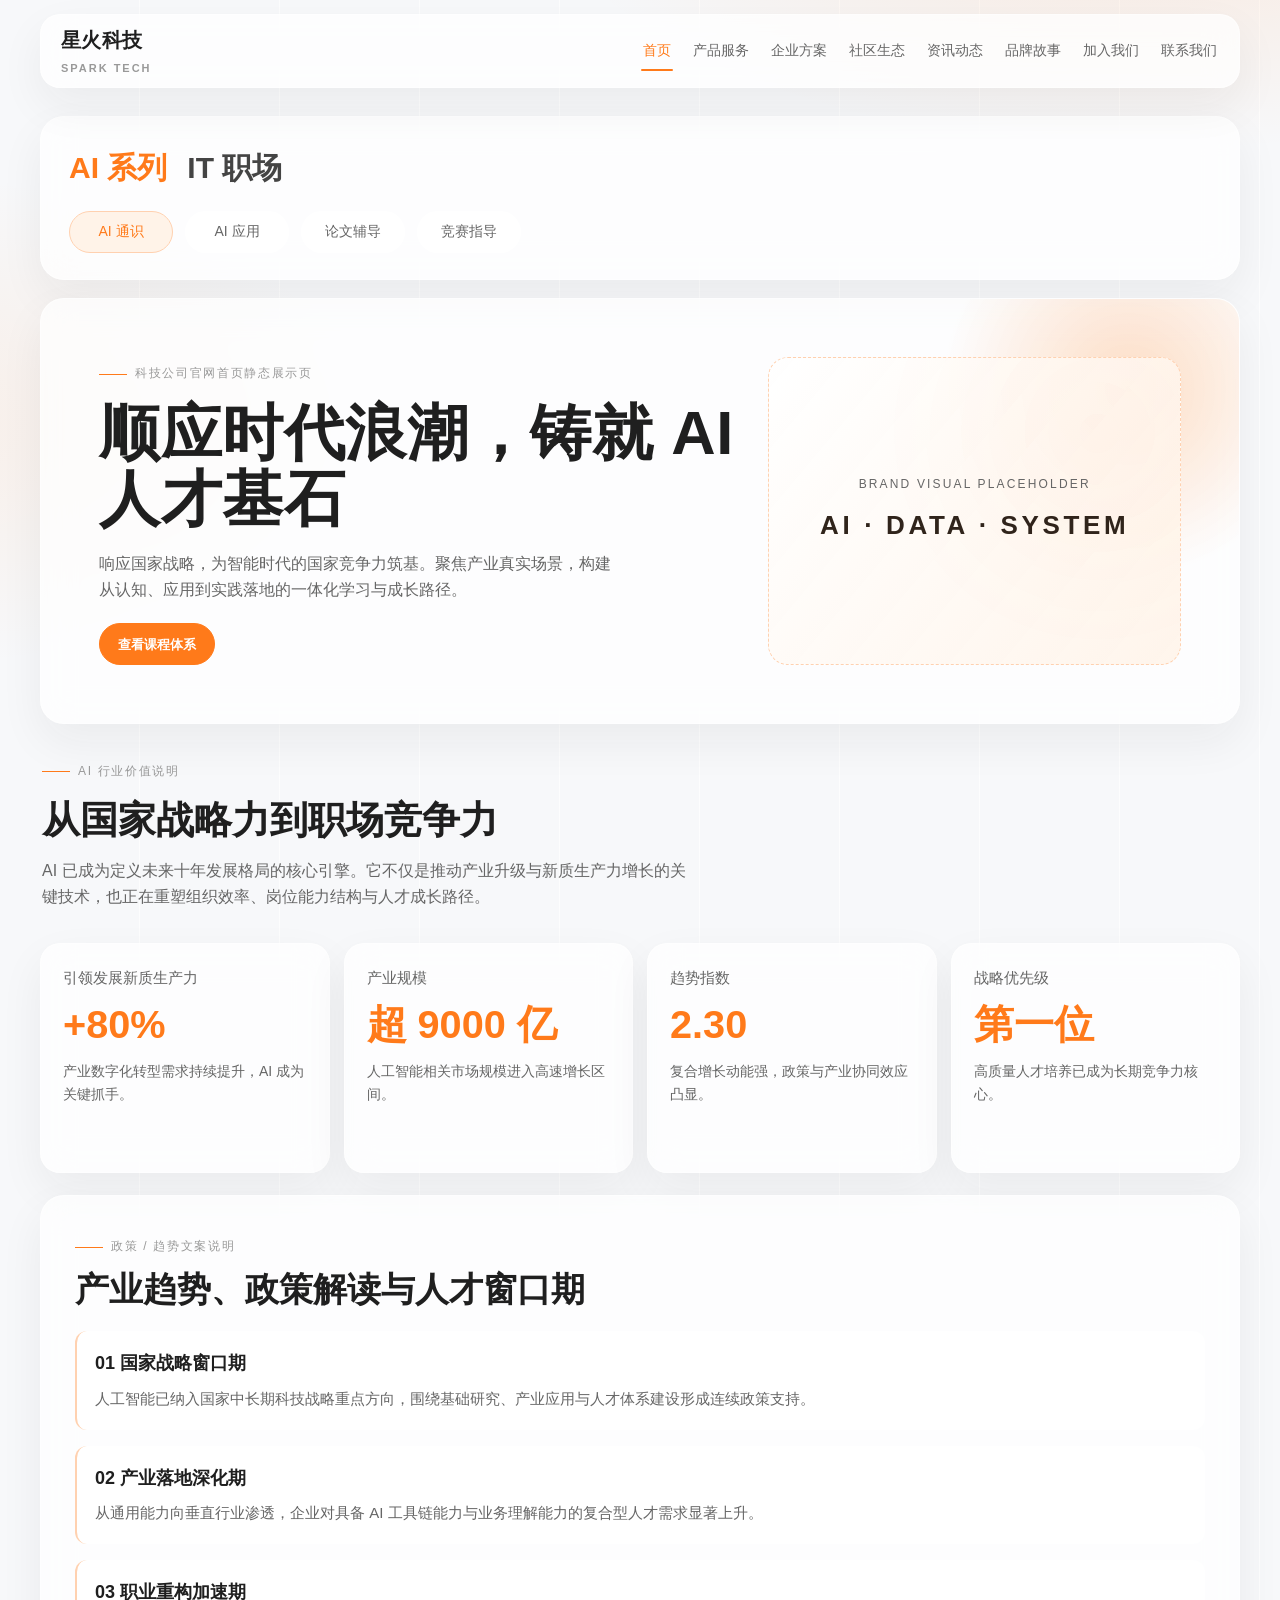
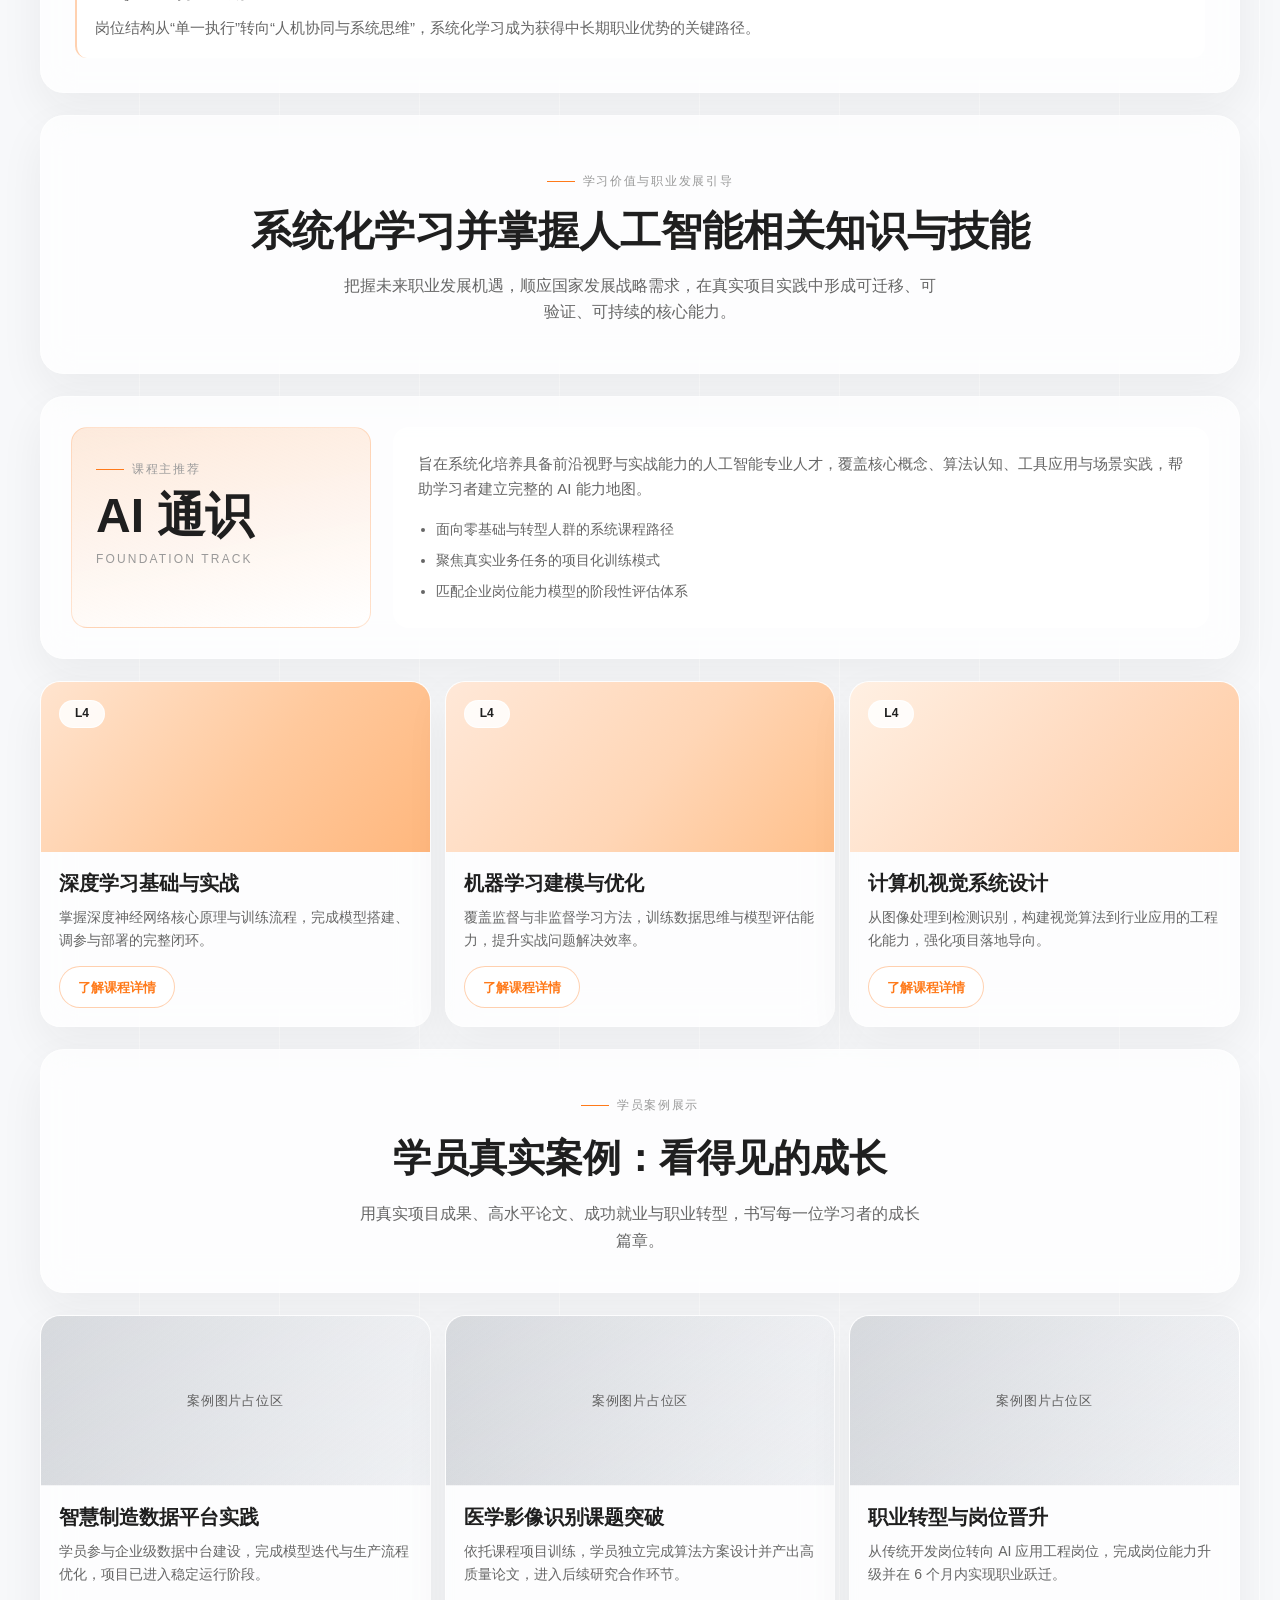
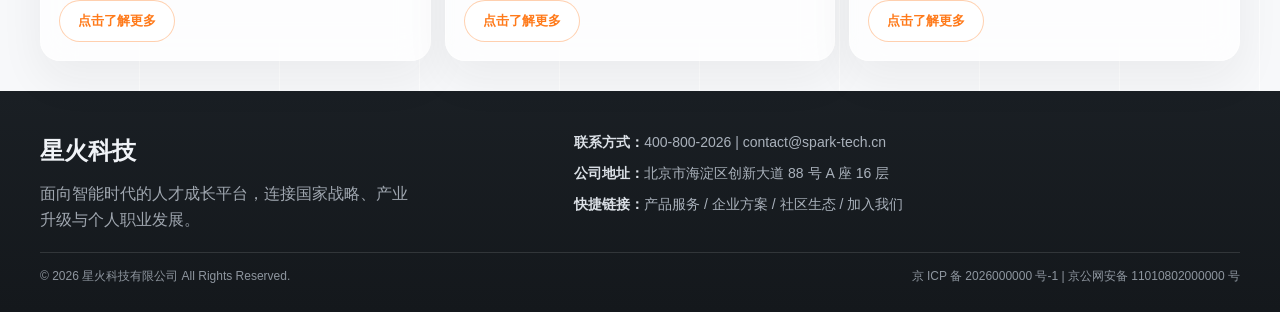
==== index.html @ 968368e8 "feat: add static tech homepage" ====
<!doctype html>
<html lang="zh-CN">
<head>
  <meta charset="UTF-8" />
  <meta name="viewport" content="width=device-width, initial-scale=1.0" />
  <title>星火科技 | 官网首页</title>
  <link rel="stylesheet" href="./css/style.css" />
</head>
<body>
  <div class="site-shell">
    <header class="header">
      <div class="container header__inner glass glass--header">
        <a href="#" class="logo" aria-label="星火科技首页">
          星火科技
          <span>SPARK TECH</span>
        </a>

        <nav class="nav" aria-label="主导航">
          <ul>
            <li><a class="active" href="#">首页</a></li>
            <li><a href="#">产品服务</a></li>
            <li><a href="#">企业方案</a></li>
            <li><a href="#">社区生态</a></li>
            <li><a href="#">资讯动态</a></li>
            <li><a href="#">品牌故事</a></li>
            <li><a href="#">加入我们</a></li>
            <li><a href="#">联系我们</a></li>
          </ul>
        </nav>
      </div>
    </header>

    <main>
      <section class="container category-panel glass" aria-label="一级分类标签">
        <div class="category-panel__head">
          <h2 class="category-panel__title category-panel__title--active">AI 系列</h2>
          <h2 class="category-panel__title">IT 职场</h2>
        </div>
        <ul class="tabs" aria-label="分类标签">
          <li><a class="tabs__item active" href="#">AI 通识</a></li>
          <li><a class="tabs__item" href="#">AI 应用</a></li>
          <li><a class="tabs__item" href="#">论文辅导</a></li>
          <li><a class="tabs__item" href="#">竞赛指导</a></li>
        </ul>
      </section>

      <section class="container hero glass" aria-label="主视觉">
        <div class="hero__glow" aria-hidden="true"></div>

        <div class="hero__content">
          <p class="section-tag">科技公司官网首页静态展示页</p>
          <h1>顺应时代浪潮，铸就 AI 人才基石</h1>
          <p class="hero__subtitle">
            响应国家战略，为智能时代的国家竞争力筑基。聚焦产业真实场景，构建从认知、应用到实践落地的一体化学习与成长路径。
          </p>
          <a href="#" class="btn btn--primary">查看课程体系</a>
        </div>

        <aside class="hero__media" aria-label="主视觉占位图">
          <div class="hero__media-card">
            <span>Brand Visual Placeholder</span>
            <strong>AI · DATA · SYSTEM</strong>
          </div>
        </aside>
      </section>

      <section class="container value" aria-label="行业价值说明">
        <p class="section-tag">AI 行业价值说明</p>
        <h2>从国家战略力到职场竞争力</h2>
        <p>
          AI 已成为定义未来十年发展格局的核心引擎。它不仅是推动产业升级与新质生产力增长的关键技术，也正在重塑组织效率、岗位能力结构与人才成长路径。
        </p>
      </section>

      <section class="container stats" aria-label="核心数据展示">
        <article class="stats-card glass">
          <p class="stats-card__title">引领发展新质生产力</p>
          <p class="stats-card__value">+80%</p>
          <p class="stats-card__desc">产业数字化转型需求持续提升，AI 成为关键抓手。</p>
        </article>

        <article class="stats-card glass">
          <p class="stats-card__title">产业规模</p>
          <p class="stats-card__value">超 9000 亿</p>
          <p class="stats-card__desc">人工智能相关市场规模进入高速增长区间。</p>
        </article>

        <article class="stats-card glass">
          <p class="stats-card__title">趋势指数</p>
          <p class="stats-card__value">2.30</p>
          <p class="stats-card__desc">复合增长动能强，政策与产业协同效应凸显。</p>
        </article>

        <article class="stats-card glass">
          <p class="stats-card__title">战略优先级</p>
          <p class="stats-card__value">第一位</p>
          <p class="stats-card__desc">高质量人才培养已成为长期竞争力核心。</p>
        </article>
      </section>

      <section class="container policy glass" aria-label="政策趋势说明">
        <div class="policy__head">
          <p class="section-tag">政策 / 趋势文案说明</p>
          <h2>产业趋势、政策解读与人才窗口期</h2>
        </div>

        <ol class="policy__list">
          <li>
            <h3>01 国家战略窗口期</h3>
            <p>人工智能已纳入国家中长期科技战略重点方向，围绕基础研究、产业应用与人才体系建设形成连续政策支持。</p>
          </li>
          <li>
            <h3>02 产业落地深化期</h3>
            <p>从通用能力向垂直行业渗透，企业对具备 AI 工具链能力与业务理解能力的复合型人才需求显著上升。</p>
          </li>
          <li>
            <h3>03 职业重构加速期</h3>
            <p>岗位结构从“单一执行”转向“人机协同与系统思维”，系统化学习成为获得中长期职业优势的关键路径。</p>
          </li>
        </ol>
      </section>

      <section class="container learning glass" aria-label="学习价值与职业引导">
        <p class="section-tag">学习价值与职业发展引导</p>
        <h2>系统化学习并掌握人工智能相关知识与技能</h2>
        <p>把握未来职业发展机遇，顺应国家发展战略需求，在真实项目实践中形成可迁移、可验证、可持续的核心能力。</p>
      </section>

      <section class="container featured-course glass" aria-label="课程主推荐">
        <div class="featured-course__label">
          <p class="section-tag">课程主推荐</p>
          <h2>AI 通识</h2>
          <p class="featured-course__meta">Foundation Track</p>
        </div>

        <div class="featured-course__content">
          <p>
            旨在系统化培养具备前沿视野与实战能力的人工智能专业人才，覆盖核心概念、算法认知、工具应用与场景实践，帮助学习者建立完整的 AI 能力地图。
          </p>
          <ul>
            <li>面向零基础与转型人群的系统课程路径</li>
            <li>聚焦真实业务任务的项目化训练模式</li>
            <li>匹配企业岗位能力模型的阶段性评估体系</li>
          </ul>
        </div>
      </section>

      <section class="container course-grid" aria-label="课程卡片展示">
        <article class="course-card glass">
          <div class="course-card__cover course-card__cover--dl">
            <span>L4</span>
          </div>
          <div class="course-card__body">
            <h3>深度学习基础与实战</h3>
            <p>掌握深度神经网络核心原理与训练流程，完成模型搭建、调参与部署的完整闭环。</p>
            <a href="#" class="btn btn--ghost">了解课程详情</a>
          </div>
        </article>

        <article class="course-card glass">
          <div class="course-card__cover course-card__cover--ml">
            <span>L4</span>
          </div>
          <div class="course-card__body">
            <h3>机器学习建模与优化</h3>
            <p>覆盖监督与非监督学习方法，训练数据思维与模型评估能力，提升实战问题解决效率。</p>
            <a href="#" class="btn btn--ghost">了解课程详情</a>
          </div>
        </article>

        <article class="course-card glass">
          <div class="course-card__cover course-card__cover--cv">
            <span>L4</span>
          </div>
          <div class="course-card__body">
            <h3>计算机视觉系统设计</h3>
            <p>从图像处理到检测识别，构建视觉算法到行业应用的工程化能力，强化项目落地导向。</p>
            <a href="#" class="btn btn--ghost">了解课程详情</a>
          </div>
        </article>
      </section>

      <section class="container case-intro glass" aria-label="学员案例展示">
        <p class="section-tag">学员案例展示</p>
        <h2>学员真实案例：看得见的成长</h2>
        <p>用真实项目成果、高水平论文、成功就业与职业转型，书写每一位学习者的成长篇章。</p>
      </section>

      <section class="container case-grid" aria-label="案例卡片列表">
        <article class="case-card glass">
          <div class="case-card__media">案例图片占位区</div>
          <div class="case-card__body">
            <h3>智慧制造数据平台实践</h3>
            <p>学员参与企业级数据中台建设，完成模型迭代与生产流程优化，项目已进入稳定运行阶段。</p>
            <a href="#" class="btn btn--ghost">点击了解更多</a>
          </div>
        </article>

        <article class="case-card glass">
          <div class="case-card__media">案例图片占位区</div>
          <div class="case-card__body">
            <h3>医学影像识别课题突破</h3>
            <p>依托课程项目训练，学员独立完成算法方案设计并产出高质量论文，进入后续研究合作环节。</p>
            <a href="#" class="btn btn--ghost">点击了解更多</a>
          </div>
        </article>

        <article class="case-card glass">
          <div class="case-card__media">案例图片占位区</div>
          <div class="case-card__body">
            <h3>职业转型与岗位晋升</h3>
            <p>从传统开发岗位转向 AI 应用工程岗位，完成岗位能力升级并在 6 个月内实现职业跃迁。</p>
            <a href="#" class="btn btn--ghost">点击了解更多</a>
          </div>
        </article>
      </section>
    </main>

    <footer class="footer" aria-label="页脚信息">
      <div class="container footer__inner">
        <div class="footer__brand">
          <h2>星火科技</h2>
          <p>面向智能时代的人才成长平台，连接国家战略、产业升级与个人职业发展。</p>
        </div>

        <div class="footer__meta">
          <p><strong>联系方式：</strong>400-800-2026 | contact@spark-tech.cn</p>
          <p><strong>公司地址：</strong>北京市海淀区创新大道 88 号 A 座 16 层</p>
          <p><strong>快捷链接：</strong>产品服务 / 企业方案 / 社区生态 / 加入我们</p>
        </div>
      </div>

      <div class="container footer__bottom">
        <p>© 2026 星火科技有限公司 All Rights Reserved.</p>
        <p>京 ICP 备 2026000000 号-1 | 京公网安备 11010802000000 号</p>
      </div>
    </footer>
  </div>
</body>
</html>
---- css/style.css ----
:root {
  --brand: #FF7A1A;
  --brand-hover: #FF8F3D;
  --brand-soft: #FFF3E8;
  --brand-stroke: #FFD1B0;

  --text-main: #1F1F1F;
  --text-sub: #666666;
  --text-weak: #999999;

  --page-bg: #F7F8FA;
  --glass-bg: rgba(255, 255, 255, 0.72);
  --glass-border: rgba(255, 255, 255, 0.45);
  --card-shadow: 0 18px 46px rgba(31, 31, 31, 0.06);

  --radius-s: 16px;
  --radius-m: 20px;
  --radius-l: 24px;

  --container: min(1200px, calc(100vw - 40px));
  --line: rgba(255, 255, 255, 0.7);
}

* {
  box-sizing: border-box;
}

html,
body {
  margin: 0;
  padding: 0;
}

body {
  color: var(--text-main);
  background:
    radial-gradient(64rem 32rem at 90% -5%, rgba(255, 122, 26, 0.16), transparent 64%),
    radial-gradient(48rem 24rem at -10% 12%, rgba(255, 163, 94, 0.12), transparent 65%),
    repeating-linear-gradient(
      to right,
      transparent 0 calc((100vw - 160px) / 8 - 1px),
      var(--line) calc((100vw - 160px) / 8 - 1px) calc((100vw - 160px) / 8)
    ),
    var(--page-bg);
  font-family: "PingFang SC", "Hiragino Sans GB", "Noto Sans SC", "Microsoft YaHei", sans-serif;
  line-height: 1.65;
}

h1,
h2,
h3,
p,
ul,
ol {
  margin: 0;
  padding: 0;
}

ul,
ol {
  list-style: none;
}

a {
  color: inherit;
  text-decoration: none;
}

.site-shell {
  padding: 14px 0 0;
}

.container {
  width: var(--container);
  margin: 0 auto;
}

.glass {
  background: var(--glass-bg);
  border: 1px solid var(--glass-border);
  border-radius: var(--radius-l);
  box-shadow: var(--card-shadow);
  backdrop-filter: blur(16px);
  -webkit-backdrop-filter: blur(16px);
}

.section-tag {
  display: inline-flex;
  align-items: center;
  gap: 8px;
  color: var(--text-weak);
  font-size: 12px;
  letter-spacing: 0.14em;
  text-transform: uppercase;
}

.section-tag::before {
  content: "";
  width: 28px;
  height: 1px;
  background: var(--brand);
}

.header {
  position: sticky;
  top: 12px;
  z-index: 20;
}

.glass--header {
  border-radius: var(--radius-m);
}

.header__inner {
  min-height: 74px;
  padding: 8px 20px;
  display: flex;
  align-items: center;
  justify-content: space-between;
  gap: 24px;
}

.logo {
  display: inline-flex;
  flex-direction: column;
  gap: 2px;
  font-weight: 700;
  font-size: 20px;
  letter-spacing: 0.02em;
  white-space: nowrap;
}

.logo span {
  font-size: 11px;
  letter-spacing: 0.18em;
  color: var(--text-weak);
  font-weight: 600;
}

.nav ul {
  display: flex;
  flex-wrap: wrap;
  align-items: center;
  justify-content: flex-end;
  gap: 8px 18px;
}

.nav a {
  position: relative;
  display: inline-block;
  font-size: 14px;
  color: var(--text-sub);
  padding: 8px 2px;
  transition: color 180ms ease;
}

.nav a::after {
  content: "";
  position: absolute;
  left: 0;
  bottom: 0;
  width: 100%;
  height: 2px;
  border-radius: 999px;
  background: var(--brand);
  transform: scaleX(0);
  transform-origin: left;
  transition: transform 180ms ease;
}

.nav a:hover,
.nav a.active {
  color: var(--brand);
}

.nav a:hover::after,
.nav a.active::after {
  transform: scaleX(1);
}

.category-panel {
  margin-top: 28px;
  padding: 26px 28px;
}

.category-panel__head {
  display: flex;
  gap: 20px;
  align-items: baseline;
  flex-wrap: wrap;
}

.category-panel__title {
  font-size: 30px;
  font-weight: 700;
  color: #444;
}

.category-panel__title--active {
  color: var(--brand);
}

.tabs {
  margin-top: 18px;
  display: flex;
  flex-wrap: wrap;
  gap: 12px;
}

.tabs__item {
  display: inline-flex;
  align-items: center;
  justify-content: center;
  min-width: 104px;
  min-height: 42px;
  padding: 0 16px;
  border-radius: 999px;
  border: 1px solid rgba(255, 255, 255, 0.85);
  background: rgba(255, 255, 255, 0.75);
  color: var(--text-sub);
  font-size: 14px;
  transition: all 180ms ease;
}

.tabs__item:hover,
.tabs__item.active {
  color: var(--brand);
  border-color: var(--brand-stroke);
  background: var(--brand-soft);
}

.hero {
  position: relative;
  margin-top: 18px;
  overflow: hidden;
  display: grid;
  grid-template-columns: minmax(0, 1.22fr) minmax(0, 0.78fr);
  gap: 24px;
  padding: 58px;
}

.hero__glow {
  position: absolute;
  right: -80px;
  top: -100px;
  width: 380px;
  height: 380px;
  border-radius: 999px;
  background: radial-gradient(circle, rgba(255, 122, 26, 0.25) 0%, rgba(255, 122, 26, 0.04) 58%, transparent 70%);
  pointer-events: none;
}

.hero__content,
.hero__media {
  position: relative;
  z-index: 1;
}

.hero h1 {
  margin-top: 16px;
  font-size: clamp(36px, 4.8vw, 64px);
  line-height: 1.08;
  letter-spacing: 0.01em;
}

.hero__subtitle {
  margin-top: 18px;
  max-width: 58ch;
  color: var(--text-sub);
  font-size: 16px;
}

.hero__media {
  display: flex;
  align-items: stretch;
}

.hero__media-card {
  width: 100%;
  min-height: 280px;
  border-radius: var(--radius-m);
  border: 1px dashed var(--brand-stroke);
  background:
    linear-gradient(130deg, rgba(255, 255, 255, 0.9), rgba(255, 243, 232, 0.85)),
    radial-gradient(circle at 80% 24%, rgba(255, 122, 26, 0.22), transparent 55%);
  display: flex;
  flex-direction: column;
  align-items: center;
  justify-content: center;
  gap: 10px;
  color: var(--text-sub);
  text-align: center;
  padding: 22px;
}

.hero__media-card span {
  font-size: 12px;
  letter-spacing: 0.18em;
  text-transform: uppercase;
}

.hero__media-card strong {
  font-size: clamp(18px, 2.5vw, 26px);
  letter-spacing: 0.14em;
  color: #30241B;
}

.value {
  margin-top: 20px;
  padding: 10px 2px;
}

.value h2 {
  margin-top: 14px;
  font-size: clamp(28px, 3vw, 40px);
  line-height: 1.25;
}

.value p:last-child {
  margin-top: 14px;
  max-width: 74ch;
  color: var(--text-sub);
  font-size: 16px;
}

.stats {
  margin-top: 22px;
  display: grid;
  grid-template-columns: repeat(4, minmax(0, 1fr));
  gap: 14px;
}

.stats-card {
  min-height: 230px;
  padding: 22px;
  border-radius: var(--radius-m);
  transition: transform 200ms ease, box-shadow 200ms ease, border-color 200ms ease;
}

.stats-card:hover {
  transform: translateY(-4px);
  border-color: rgba(255, 122, 26, 0.35);
  box-shadow: 0 24px 48px rgba(31, 31, 31, 0.1);
}

.stats-card__title {
  font-size: 15px;
  color: var(--text-sub);
}

.stats-card__value {
  margin-top: 14px;
  font-size: clamp(34px, 3.1vw, 44px);
  line-height: 1.05;
  color: var(--brand);
  font-weight: 800;
}

.stats-card__desc {
  margin-top: 14px;
  color: var(--text-sub);
  font-size: 14px;
}

.policy {
  margin-top: 22px;
  padding: 34px;
}

.policy h2 {
  margin-top: 10px;
  font-size: clamp(24px, 2.8vw, 34px);
  line-height: 1.3;
}

.policy__list {
  margin-top: 20px;
  display: grid;
  gap: 16px;
}

.policy__list li {
  padding: 18px;
  border-left: 2px solid var(--brand-stroke);
  background: rgba(255, 255, 255, 0.65);
  border-radius: 12px;
}

.policy__list h3 {
  font-size: 18px;
}

.policy__list p {
  margin-top: 8px;
  color: var(--text-sub);
  font-size: 15px;
}

.learning {
  margin-top: 22px;
  padding: 48px 34px;
  text-align: center;
}

.learning h2 {
  margin-top: 14px;
  font-size: clamp(26px, 3.2vw, 42px);
  line-height: 1.24;
}

.learning p:last-child {
  margin: 16px auto 0;
  max-width: 68ch;
  color: var(--text-sub);
}

.featured-course {
  margin-top: 22px;
  padding: 30px;
  display: grid;
  grid-template-columns: minmax(0, 300px) minmax(0, 1fr);
  gap: 22px;
  align-items: stretch;
}

.featured-course__label {
  padding: 24px;
  border-radius: var(--radius-s);
  background: linear-gradient(170deg, rgba(255, 122, 26, 0.15), rgba(255, 255, 255, 0.86));
  border: 1px solid rgba(255, 122, 26, 0.2);
}

.featured-course__label h2 {
  margin-top: 12px;
  font-size: clamp(34px, 4vw, 48px);
  line-height: 1;
}

.featured-course__meta {
  margin-top: 10px;
  letter-spacing: 0.18em;
  color: var(--text-weak);
  font-size: 12px;
  text-transform: uppercase;
}

.featured-course__content {
  padding: 24px;
  border-radius: var(--radius-s);
  border: 1px solid rgba(255, 255, 255, 0.72);
  background: rgba(255, 255, 255, 0.65);
}

.featured-course__content p {
  color: var(--text-sub);
  font-size: 15px;
}

.featured-course__content ul {
  margin-top: 16px;
  list-style: disc;
  padding-left: 18px;
}

.featured-course__content li {
  color: var(--text-sub);
  margin-top: 8px;
  font-size: 14px;
}

.course-grid {
  margin-top: 22px;
  display: grid;
  grid-template-columns: repeat(3, minmax(0, 1fr));
  gap: 14px;
}

.course-card,
.case-card {
  border-radius: var(--radius-m);
  overflow: hidden;
  transition: transform 200ms ease, box-shadow 200ms ease;
}

.course-card:hover,
.case-card:hover {
  transform: translateY(-4px);
  box-shadow: 0 24px 48px rgba(31, 31, 31, 0.1);
}

.course-card__cover {
  min-height: 170px;
  padding: 18px;
  display: flex;
  align-items: flex-start;
}

.course-card__cover span {
  display: inline-flex;
  min-width: 46px;
  min-height: 28px;
  border-radius: 999px;
  align-items: center;
  justify-content: center;
  background: rgba(255, 255, 255, 0.86);
  border: 1px solid rgba(255, 255, 255, 0.9);
  font-size: 12px;
  font-weight: 700;
}

.course-card__cover--dl {
  background: linear-gradient(130deg, #FFE4CF, #FFC99D 55%, #FFB77D);
}

.course-card__cover--ml {
  background: linear-gradient(130deg, #FFE8D8, #FFD6B6 55%, #FFC08B);
}

.course-card__cover--cv {
  background: linear-gradient(130deg, #FFF0E3, #FFDABF 55%, #FFCAA0);
}

.course-card__body,
.case-card__body {
  padding: 18px;
  display: grid;
  gap: 10px;
}

.course-card__body h3,
.case-card__body h3 {
  font-size: 20px;
  line-height: 1.3;
}

.course-card__body p,
.case-card__body p {
  color: var(--text-sub);
  font-size: 14px;
}

.btn {
  display: inline-flex;
  align-items: center;
  justify-content: center;
  min-height: 42px;
  padding: 0 18px;
  border-radius: 999px;
  border: 1px solid transparent;
  font-size: 13px;
  font-weight: 600;
  transition: all 180ms ease;
  width: fit-content;
}

.btn--primary {
  margin-top: 20px;
  background: var(--brand);
  color: #fff;
  border-color: var(--brand);
}

.btn--primary:hover {
  background: var(--brand-hover);
  border-color: var(--brand-hover);
  transform: translateY(-2px);
}

.btn--ghost {
  margin-top: 4px;
  color: var(--brand);
  border-color: rgba(255, 122, 26, 0.35);
  background: rgba(255, 255, 255, 0.82);
}

.btn--ghost:hover {
  color: #fff;
  background: var(--brand);
  border-color: var(--brand);
}

.case-intro {
  margin-top: 22px;
  padding: 38px 34px;
  text-align: center;
}

.case-intro h2 {
  margin-top: 10px;
  font-size: clamp(26px, 3vw, 40px);
}

.case-intro p:last-child {
  margin: 12px auto 0;
  max-width: 64ch;
  color: var(--text-sub);
}

.case-grid {
  margin-top: 22px;
  margin-bottom: 30px;
  display: grid;
  grid-template-columns: repeat(3, minmax(0, 1fr));
  gap: 14px;
}

.case-card__media {
  min-height: 170px;
  border-bottom: 1px solid rgba(255, 255, 255, 0.72);
  background:
    linear-gradient(145deg, rgba(31, 31, 31, 0.05), rgba(255, 255, 255, 0.3)),
    linear-gradient(45deg, #DADDE2, #EFF1F5);
  display: flex;
  align-items: center;
  justify-content: center;
  color: #606060;
  font-size: 13px;
  letter-spacing: 0.06em;
}

.footer {
  padding: 40px 0 26px;
  background: linear-gradient(180deg, #1A1F24, #14181C);
  color: #C7CCD2;
}

.footer__inner {
  display: grid;
  grid-template-columns: minmax(0, 1fr) minmax(0, 1.3fr);
  gap: 22px;
  border-bottom: 1px solid rgba(255, 255, 255, 0.12);
  padding-bottom: 18px;
}

.footer__brand h2 {
  font-size: 24px;
  color: #F0F3F7;
}

.footer__brand p {
  margin-top: 10px;
  color: #9FA6AF;
  max-width: 42ch;
}

.footer__meta {
  display: grid;
  gap: 8px;
  align-content: start;
  font-size: 14px;
  color: #AAB2BC;
}

.footer__meta strong {
  color: #DBE0E6;
}

.footer__bottom {
  margin-top: 14px;
  display: flex;
  flex-wrap: wrap;
  justify-content: space-between;
  gap: 10px;
  color: #8E969F;
  font-size: 12px;
}

@media (max-width: 1200px) {
  .hero {
    padding: 44px;
  }

  .stats-card__value {
    font-size: 36px;
  }
}

@media (max-width: 1024px) {
  :root {
    --container: min(1200px, calc(100vw - 30px));
  }

  .site-shell {
    padding-top: 10px;
  }

  .header {
    position: static;
  }

  .header__inner {
    align-items: flex-start;
    flex-direction: column;
    gap: 12px;
  }

  .nav ul {
    justify-content: flex-start;
  }

  .hero {
    grid-template-columns: 1fr;
    padding: 34px;
  }

  .stats,
  .course-grid,
  .case-grid {
    grid-template-columns: repeat(2, minmax(0, 1fr));
  }

  .featured-course {
    grid-template-columns: 1fr;
  }

  .footer__inner {
    grid-template-columns: 1fr;
  }
}

@media (max-width: 768px) {
  :root {
    --container: calc(100vw - 24px);
  }

  body {
    background:
      radial-gradient(42rem 20rem at 92% -5%, rgba(255, 122, 26, 0.16), transparent 62%),
      var(--page-bg);
  }

  .category-panel,
  .hero,
  .policy,
  .learning,
  .featured-course,
  .case-intro {
    padding: 22px;
    border-radius: var(--radius-m);
  }

  .category-panel__title {
    font-size: 24px;
  }

  .hero h1 {
    font-size: clamp(30px, 9vw, 42px);
  }

  .hero__subtitle,
  .value p:last-child,
  .policy__list p,
  .featured-course__content p,
  .featured-course__content li,
  .course-card__body p,
  .case-card__body p {
    font-size: 14px;
  }

  .stats,
  .course-grid,
  .case-grid {
    grid-template-columns: 1fr;
  }

  .stats-card,
  .course-card,
  .case-card {
    border-radius: var(--radius-s);
  }

  .footer {
    padding-top: 30px;
  }

  .footer__bottom {
    flex-direction: column;
    align-items: flex-start;
  }
}
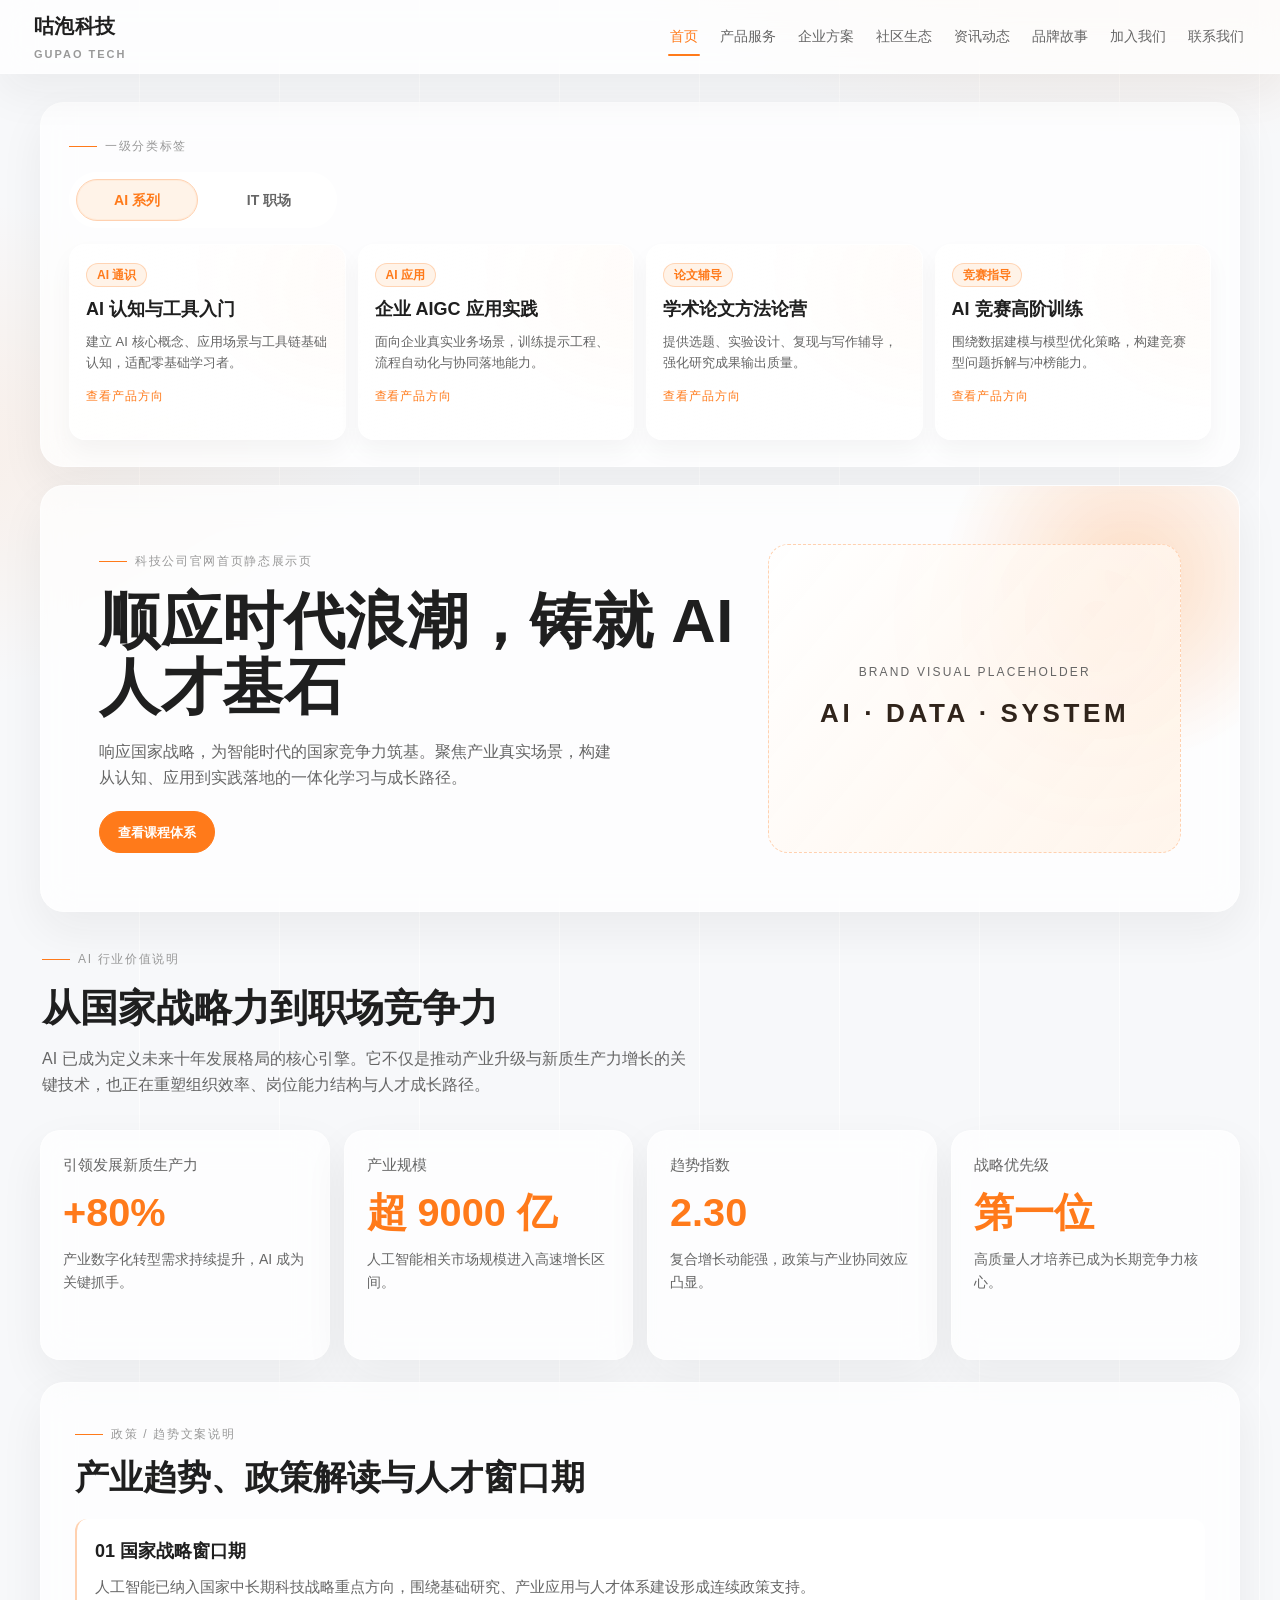
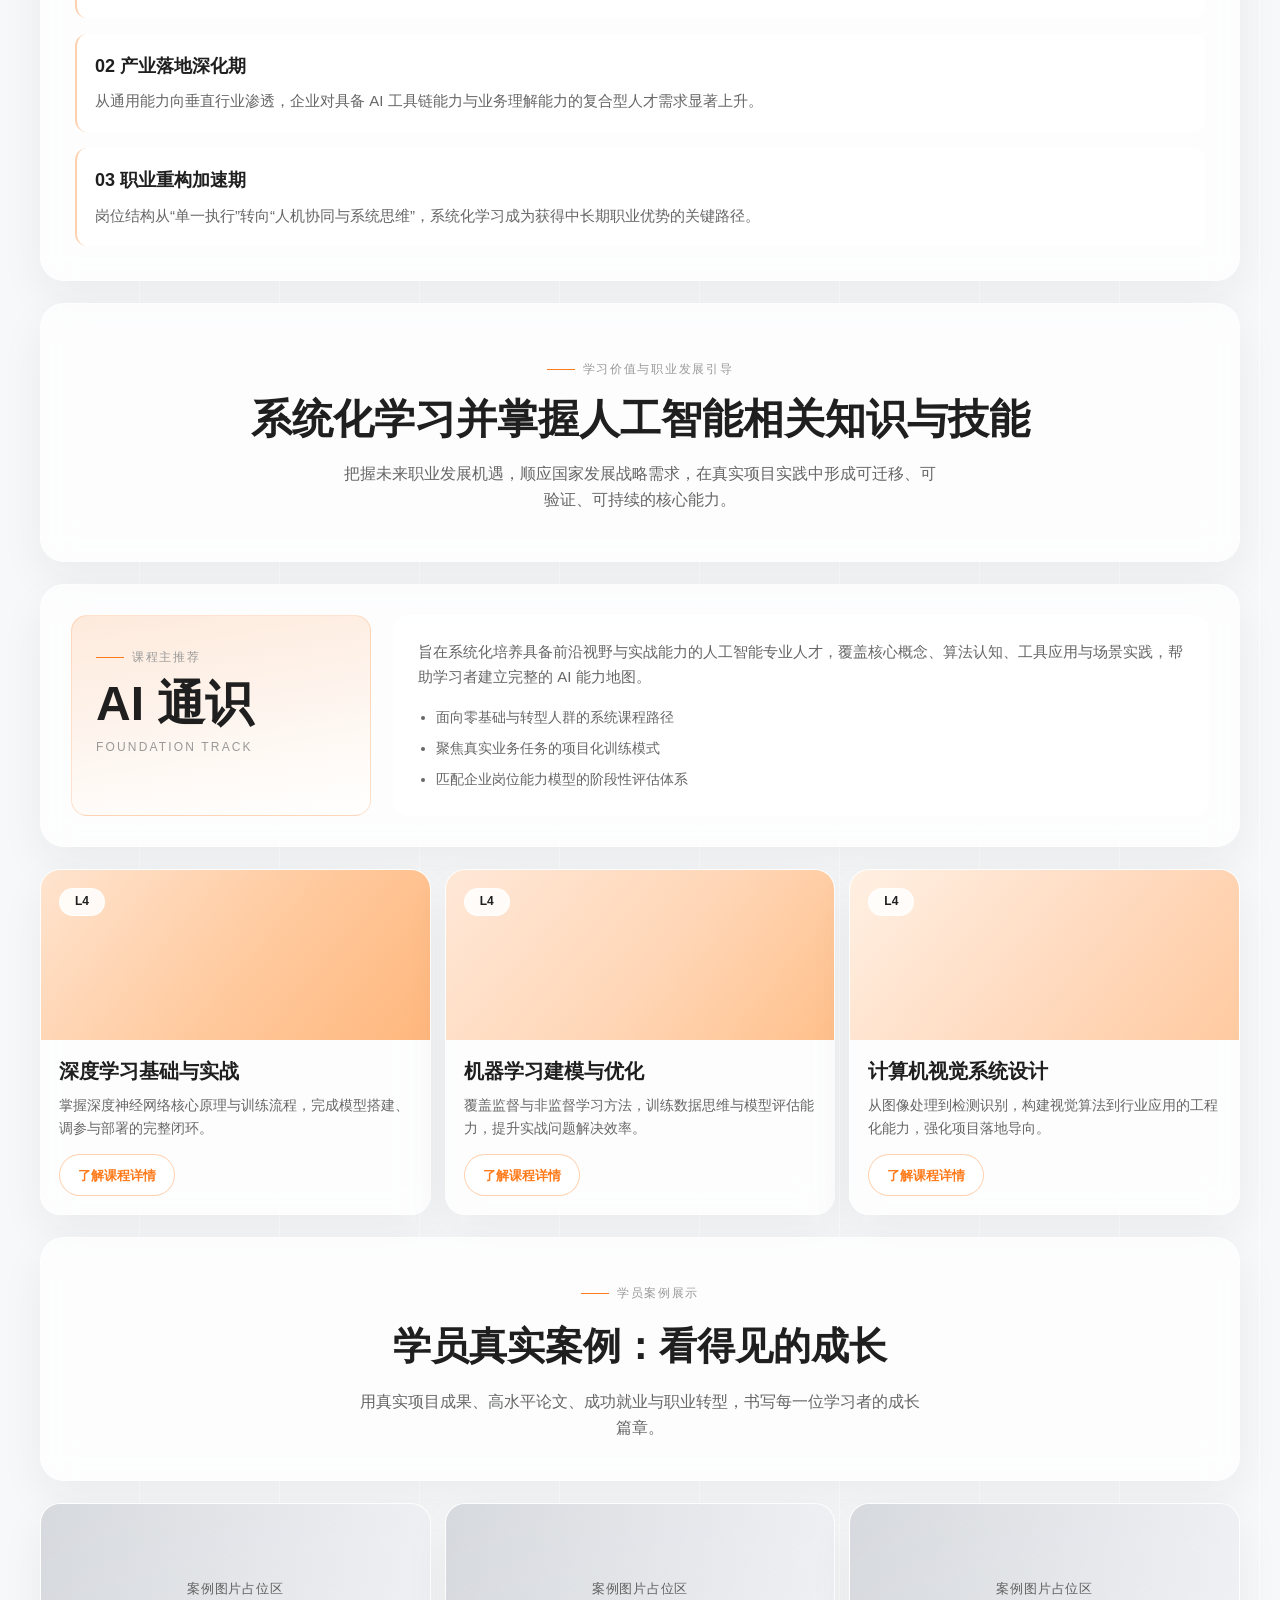
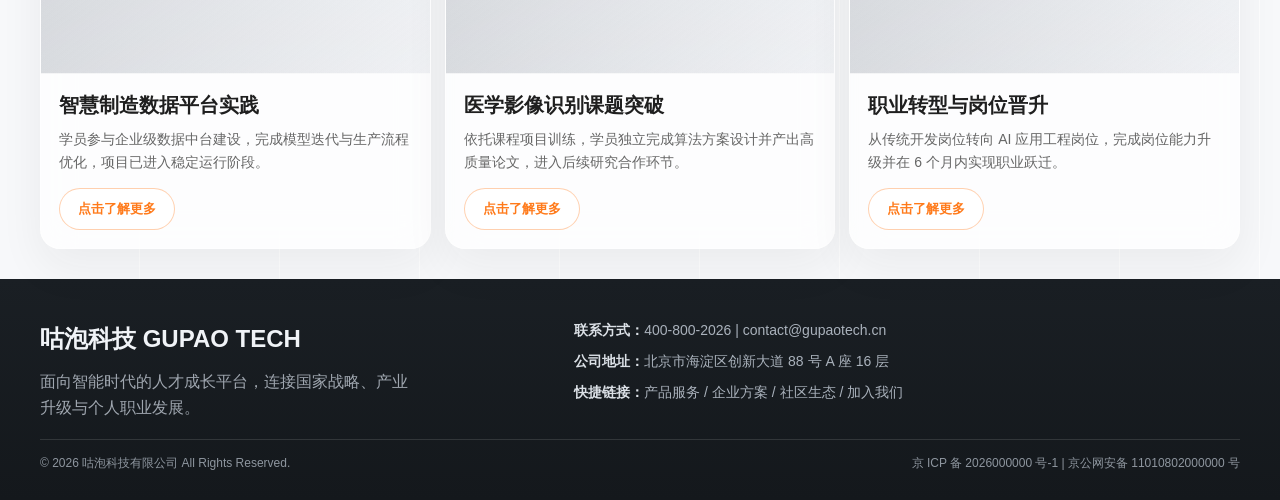
==== commit c8ca40c2: "feat: redesign secondary pages with distinct layouts" ====
--- a/index.html
+++ b/index.html
@@ -3,16 +3,16 @@
 <head>
   <meta charset="UTF-8" />
   <meta name="viewport" content="width=device-width, initial-scale=1.0" />
-  <title>星火科技 | 官网首页</title>
+  <title>咕泡科技 | 官网首页</title>
   <link rel="stylesheet" href="./css/style.css" />
 </head>
 <body>
   <div class="site-shell">
     <header class="header">
-      <div class="container header__inner glass glass--header">
-        <a href="#" class="logo" aria-label="星火科技首页">
-          星火科技
-          <span>SPARK TECH</span>
+      <div class="header__inner glass glass--header">
+        <a href="#" class="logo" aria-label="咕泡科技首页">
+          咕泡科技
+          <span>GUPAO TECH</span>
         </a>
 
         <nav class="nav" aria-label="主导航">
@@ -32,16 +32,74 @@
 
     <main>
       <section class="container category-panel glass" aria-label="一级分类标签">
-        <div class="category-panel__head">
-          <h2 class="category-panel__title category-panel__title--active">AI 系列</h2>
-          <h2 class="category-panel__title">IT 职场</h2>
-        </div>
-        <ul class="tabs" aria-label="分类标签">
-          <li><a class="tabs__item active" href="#">AI 通识</a></li>
-          <li><a class="tabs__item" href="#">AI 应用</a></li>
-          <li><a class="tabs__item" href="#">论文辅导</a></li>
-          <li><a class="tabs__item" href="#">竞赛指导</a></li>
-        </ul>
+        <p class="section-tag">一级分类标签</p>
+        <div class="category-switch">
+          <input class="category-switch__input" type="radio" name="businessTab" id="tab-ai" checked />
+          <input class="category-switch__input" type="radio" name="businessTab" id="tab-it" />
+
+          <div class="category-switch__tabs" role="tablist" aria-label="业务分类">
+            <label class="category-switch__tab" for="tab-ai" role="tab" aria-controls="panel-ai">AI 系列</label>
+            <label class="category-switch__tab" for="tab-it" role="tab" aria-controls="panel-it">IT 职场</label>
+          </div>
+
+          <div class="category-content category-content--ai" id="panel-ai">
+            <ul class="product-grid">
+              <li class="product-card">
+                <p class="product-card__kicker">AI 通识</p>
+                <h3>AI 认知与工具入门</h3>
+                <p>建立 AI 核心概念、应用场景与工具链基础认知，适配零基础学习者。</p>
+                <span class="product-card__meta">查看产品方向</span>
+              </li>
+              <li class="product-card">
+                <p class="product-card__kicker">AI 应用</p>
+                <h3>企业 AIGC 应用实践</h3>
+                <p>面向企业真实业务场景，训练提示工程、流程自动化与协同落地能力。</p>
+                <span class="product-card__meta">查看产品方向</span>
+              </li>
+              <li class="product-card">
+                <p class="product-card__kicker">论文辅导</p>
+                <h3>学术论文方法论营</h3>
+                <p>提供选题、实验设计、复现与写作辅导，强化研究成果输出质量。</p>
+                <span class="product-card__meta">查看产品方向</span>
+              </li>
+              <li class="product-card">
+                <p class="product-card__kicker">竞赛指导</p>
+                <h3>AI 竞赛高阶训练</h3>
+                <p>围绕数据建模与模型优化策略，构建竞赛型问题拆解与冲榜能力。</p>
+                <span class="product-card__meta">查看产品方向</span>
+              </li>
+            </ul>
+          </div>
+
+          <div class="category-content category-content--it" id="panel-it">
+            <ul class="product-grid">
+              <li class="product-card">
+                <p class="product-card__kicker">架构成长</p>
+                <h3>后端架构师进阶</h3>
+                <p>覆盖高并发、高可用与可观测体系，构建系统级工程设计与治理能力。</p>
+                <span class="product-card__meta">查看产品方向</span>
+              </li>
+              <li class="product-card">
+                <p class="product-card__kicker">工程效率</p>
+                <h3>DevOps 与交付体系</h3>
+                <p>从研发流程到持续交付，提升团队工程效率与质量保障闭环能力。</p>
+                <span class="product-card__meta">查看产品方向</span>
+              </li>
+              <li class="product-card">
+                <p class="product-card__kicker">职业跃迁</p>
+                <h3>技术管理者训练营</h3>
+                <p>强化团队协同、项目节奏与业务沟通能力，支持从骨干到管理者升级。</p>
+                <span class="product-card__meta">查看产品方向</span>
+              </li>
+              <li class="product-card">
+                <p class="product-card__kicker">就业实战</p>
+                <h3>全栈项目实训计划</h3>
+                <p>通过真实项目协作与复盘，沉淀可展示的作品与岗位竞争力。</p>
+                <span class="product-card__meta">查看产品方向</span>
+              </li>
+            </ul>
+          </div>
+        </div>
       </section>
 
       <section class="container hero glass" aria-label="主视觉">
@@ -219,19 +277,19 @@
     <footer class="footer" aria-label="页脚信息">
       <div class="container footer__inner">
         <div class="footer__brand">
-          <h2>星火科技</h2>
+          <h2>咕泡科技 GUPAO TECH</h2>
           <p>面向智能时代的人才成长平台，连接国家战略、产业升级与个人职业发展。</p>
         </div>
 
         <div class="footer__meta">
-          <p><strong>联系方式：</strong>400-800-2026 | contact@spark-tech.cn</p>
+          <p><strong>联系方式：</strong>400-800-2026 | contact@gupaotech.cn</p>
           <p><strong>公司地址：</strong>北京市海淀区创新大道 88 号 A 座 16 层</p>
           <p><strong>快捷链接：</strong>产品服务 / 企业方案 / 社区生态 / 加入我们</p>
         </div>
       </div>
 
       <div class="container footer__bottom">
-        <p>© 2026 星火科技有限公司 All Rights Reserved.</p>
+        <p>© 2026 咕泡科技有限公司 All Rights Reserved.</p>
         <p>京 ICP 备 2026000000 号-1 | 京公网安备 11010802000000 号</p>
       </div>
     </footer>
--- a/css/style.css
+++ b/css/style.css
@@ -67,7 +67,7 @@
 }
 
 .site-shell {
-  padding: 14px 0 0;
+  padding: 0;
 }
 
 .container {
@@ -103,17 +103,21 @@
 
 .header {
   position: sticky;
-  top: 12px;
+  top: 0;
   z-index: 20;
 }
 
 .glass--header {
-  border-radius: var(--radius-m);
+  border-radius: 0;
+  border-left: 0;
+  border-right: 0;
+  border-top: 0;
 }
 
 .header__inner {
+  width: 100%;
   min-height: 74px;
-  padding: 8px 20px;
+  padding: 8px clamp(14px, 2.8vw, 34px);
   display: flex;
   align-items: center;
   justify-content: space-between;
@@ -183,50 +187,125 @@
   padding: 26px 28px;
 }
 
-.category-panel__head {
-  display: flex;
-  gap: 20px;
-  align-items: baseline;
-  flex-wrap: wrap;
-}
-
-.category-panel__title {
-  font-size: 30px;
-  font-weight: 700;
-  color: #444;
-}
-
-.category-panel__title--active {
-  color: var(--brand);
-}
-
-.tabs {
-  margin-top: 18px;
-  display: flex;
-  flex-wrap: wrap;
-  gap: 12px;
-}
-
-.tabs__item {
+.category-switch {
+  position: relative;
+  margin-top: 16px;
+}
+
+.category-switch__input {
+  position: absolute;
+  opacity: 0;
+  pointer-events: none;
+}
+
+.category-switch__tabs {
+  display: inline-flex;
+  gap: 10px;
+  padding: 6px;
+  border-radius: 999px;
+  background: rgba(255, 255, 255, 0.72);
+  border: 1px solid rgba(255, 255, 255, 0.86);
+}
+
+.category-switch__tab {
   display: inline-flex;
   align-items: center;
   justify-content: center;
-  min-width: 104px;
+  min-width: 122px;
   min-height: 42px;
-  padding: 0 16px;
+  padding: 0 18px;
   border-radius: 999px;
-  border: 1px solid rgba(255, 255, 255, 0.85);
-  background: rgba(255, 255, 255, 0.75);
+  border: 1px solid transparent;
   color: var(--text-sub);
   font-size: 14px;
+  font-weight: 600;
+  cursor: pointer;
   transition: all 180ms ease;
 }
 
-.tabs__item:hover,
-.tabs__item.active {
+.category-switch__tab:hover {
+  color: var(--brand);
+}
+
+#tab-ai:checked ~ .category-switch__tabs .category-switch__tab[for="tab-ai"],
+#tab-it:checked ~ .category-switch__tabs .category-switch__tab[for="tab-it"] {
   color: var(--brand);
   border-color: var(--brand-stroke);
   background: var(--brand-soft);
+  box-shadow: inset 0 0 0 1px rgba(255, 122, 26, 0.06);
+}
+
+.category-content {
+  display: none;
+  margin-top: 16px;
+}
+
+#tab-ai:checked ~ .category-content--ai {
+  display: block;
+}
+
+#tab-it:checked ~ .category-content--it {
+  display: block;
+}
+
+.product-grid {
+  display: grid;
+  grid-template-columns: repeat(4, minmax(0, 1fr));
+  gap: 12px;
+}
+
+.product-card {
+  min-height: 196px;
+  padding: 18px 16px;
+  border-radius: 16px;
+  background:
+    linear-gradient(165deg, rgba(255, 255, 255, 0.95), rgba(255, 255, 255, 0.68)),
+    radial-gradient(circle at 100% 0%, rgba(255, 122, 26, 0.16), transparent 50%);
+  border: 1px solid rgba(255, 255, 255, 0.78);
+  box-shadow: 0 12px 24px rgba(31, 31, 31, 0.04);
+  display: grid;
+  gap: 10px;
+  align-content: start;
+  transition: transform 180ms ease, box-shadow 180ms ease, border-color 180ms ease;
+}
+
+.product-card:hover {
+  transform: translateY(-4px);
+  border-color: var(--brand-stroke);
+  box-shadow: 0 18px 36px rgba(31, 31, 31, 0.09);
+}
+
+.product-card__kicker {
+  width: fit-content;
+  min-height: 24px;
+  padding: 0 10px;
+  border-radius: 999px;
+  border: 1px solid rgba(255, 122, 26, 0.25);
+  background: var(--brand-soft);
+  color: var(--brand);
+  font-size: 12px;
+  font-weight: 600;
+  display: inline-flex;
+  align-items: center;
+}
+
+.product-card h3 {
+  font-size: 18px;
+  line-height: 1.35;
+}
+
+.product-card p:not(.product-card__kicker) {
+  color: var(--text-sub);
+  font-size: 13px;
+  line-height: 1.6;
+}
+
+.product-card__meta {
+  margin-top: 4px;
+  color: var(--brand);
+  font-size: 12px;
+  letter-spacing: 0.08em;
+  text-transform: uppercase;
 }
 
 .hero {
@@ -680,14 +759,6 @@
     --container: min(1200px, calc(100vw - 30px));
   }
 
-  .site-shell {
-    padding-top: 10px;
-  }
-
-  .header {
-    position: static;
-  }
-
   .header__inner {
     align-items: flex-start;
     flex-direction: column;
@@ -704,6 +775,7 @@
   }
 
   .stats,
+  .product-grid,
   .course-grid,
   .case-grid {
     grid-template-columns: repeat(2, minmax(0, 1fr));
@@ -739,8 +811,14 @@
     border-radius: var(--radius-m);
   }
 
-  .category-panel__title {
-    font-size: 24px;
+  .category-switch__tabs {
+    display: grid;
+    grid-template-columns: 1fr 1fr;
+    width: 100%;
+  }
+
+  .category-switch__tab {
+    min-width: 0;
   }
 
   .hero h1 {
@@ -758,6 +836,7 @@
   }
 
   .stats,
+  .product-grid,
   .course-grid,
   .case-grid {
     grid-template-columns: 1fr;
